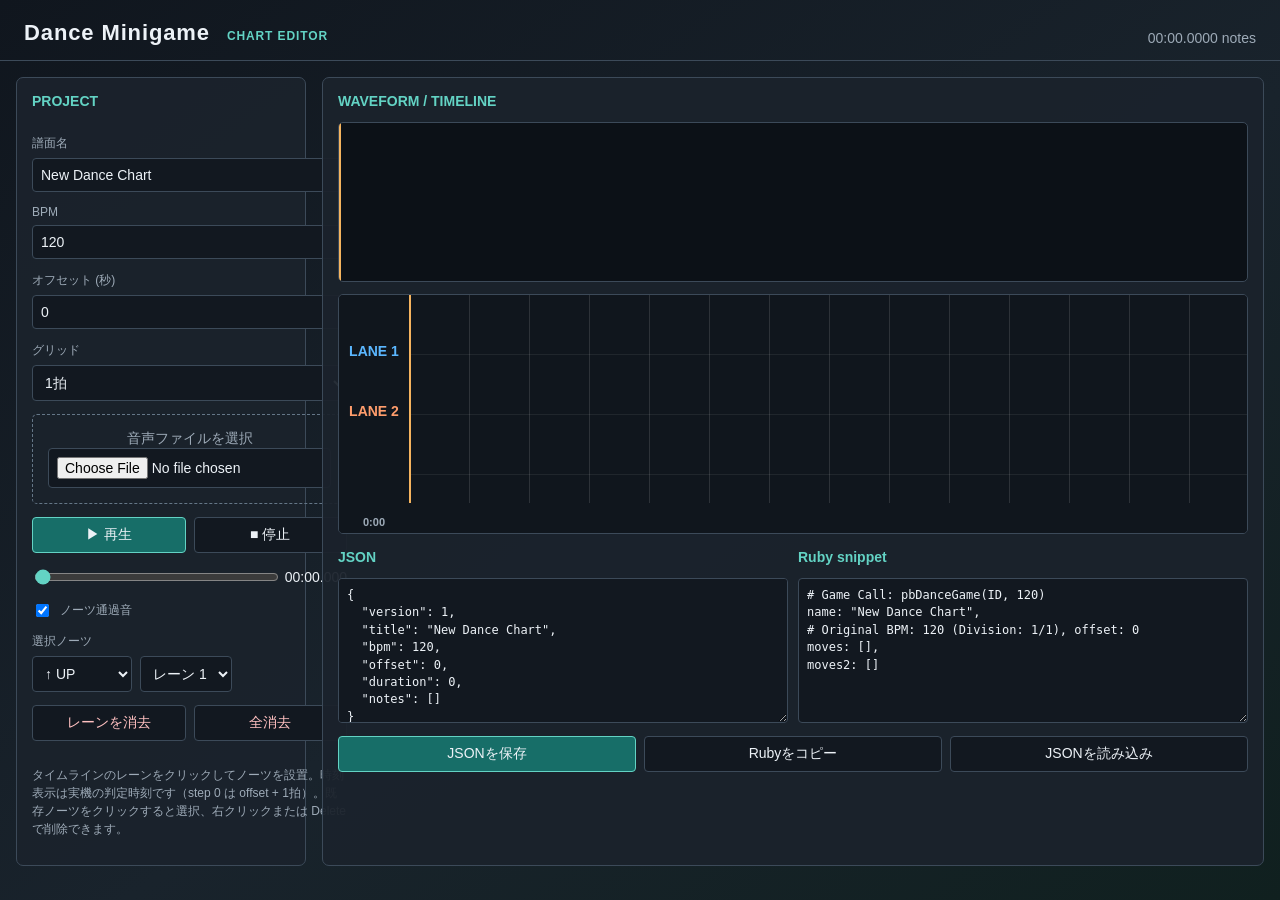
==== chart-editor.html @ a903f1b2 "Add files via upload" ====
<!doctype html>
<html lang="ja">
<head>
<meta charset="utf-8">
<meta name="viewport" content="width=device-width, initial-scale=1">
<title>Dance Minigame Chart Editor</title>
<style>
:root{--bg:#11151b;--panel:#1b222c;--panel2:#232d39;--line:#3c4a59;--text:#edf2f7;--muted:#9eabb8;--accent:#63d3c4;--accent2:#f5b45f;--danger:#f27777;--lane1:#5bb7ff;--lane2:#ff9d6c}
*{box-sizing:border-box}body{margin:0;background:linear-gradient(145deg,#10161e 0%,#19232c 55%,#10201f 100%);color:var(--text);font:14px "Yu Gothic",Meiryo,sans-serif;min-height:100vh}header{padding:20px 24px 14px;border-bottom:1px solid var(--line);display:flex;align-items:end;justify-content:space-between;gap:20px}h1{font-size:22px;letter-spacing:.04em;margin:0}h1 span{color:var(--accent);font-size:12px;margin-left:10px}.layout{display:grid;grid-template-columns:290px minmax(520px,1fr);gap:16px;padding:16px;max-width:1500px;margin:auto}.panel{background:rgba(27,34,44,.94);border:1px solid var(--line);border-radius:7px;padding:15px}.controls{display:grid;gap:13px}.field{display:grid;gap:6px}.field label{color:var(--muted);font-size:12px}.row{display:flex;gap:8px;align-items:center}.row>*{min-width:0}input,select,button,textarea{font:inherit;color:var(--text);background:#121820;border:1px solid var(--line);border-radius:4px;padding:8px}input:focus,select:focus,textarea:focus{outline:2px solid rgba(99,211,196,.35);border-color:var(--accent)}input[type=number]{width:100%}button{cursor:pointer;transition:.15s background,.15s border-color}button:hover{background:#2c3946;border-color:#718292}button.primary{background:#176e68;border-color:#63d3c4}button.danger{color:#ffc0c0}.hint{font-size:12px;color:var(--muted);line-height:1.5}h2{font-size:14px;margin:0 0 13px;color:var(--accent)}.transport{display:flex;gap:8px}.transport button{flex:1}.status{display:flex;justify-content:space-between;color:var(--muted);font-variant-numeric:tabular-nums}.timeline-panel{min-width:0}.wave-wrap{position:relative;background:#0c1117;border:1px solid var(--line);height:160px;border-radius:5px;overflow:hidden}.wave-wrap canvas{width:100%;height:100%;display:block}.marker{position:absolute;top:0;bottom:0;width:2px;background:var(--accent2);pointer-events:none;left:0}.chart-scroll{overflow-x:auto;margin-top:12px;border:1px solid var(--line);border-radius:5px;background:#10161d}.chart{position:relative;min-width:760px;height:238px}.grid{position:absolute;inset:0 0 30px 70px;background-image:linear-gradient(to right,rgba(255,255,255,.12) 1px,transparent 1px),linear-gradient(to bottom,transparent 59px,rgba(255,255,255,.14) 60px,transparent 61px);background-size:var(--step) 100%,100% 60px}.lane-label{position:absolute;left:0;width:70px;text-align:center;font-weight:bold}.lane-label.one{top:48px;color:var(--lane1)}.lane-label.two{top:108px;color:var(--lane2)}.lane-label.axis{bottom:5px;color:var(--muted);font-size:11px}.note{position:absolute;width:18px;height:36px;top:42px;border-radius:4px;background:var(--lane1);box-shadow:0 0 0 1px rgba(255,255,255,.4);cursor:pointer}.note.lane2{top:102px;background:var(--lane2)}.note.selected{outline:3px solid white;z-index:2}.note::after{content:attr(data-dir);display:block;text-align:center;color:#10202b;font-weight:bold;line-height:36px}.playhead{position:absolute;top:0;bottom:30px;width:2px;background:var(--accent2);z-index:3;pointer-events:none}.output{margin-top:15px;display:grid;grid-template-columns:1fr 1fr;gap:10px}.output textarea{width:100%;height:145px;resize:vertical;font:12px Consolas,monospace;line-height:1.45}.output .full{grid-column:1/-1}.button-row{display:flex;gap:8px;flex-wrap:wrap}.button-row button{flex:1}.drop{border:1px dashed #647687;padding:15px;text-align:center;color:var(--muted);border-radius:5px}.drop.loaded{border-color:var(--accent);color:var(--text)}@media(max-width:800px){header{padding:16px}.layout{grid-template-columns:1fr;padding:10px}.output{grid-template-columns:1fr}.output .full{grid-column:auto}}
input[type=range]{width:100%;padding:0;accent-color:var(--accent)}.seek-row{display:grid;grid-template-columns:1fr auto;gap:8px;align-items:center}.wave-wrap canvas{cursor:ew-resize}
</style>
</head>
<body>
<header><h1>Dance Minigame <span>CHART EDITOR</span></h1><div class="status"><span id="time">00:00.000</span><span id="noteCount">0 notes</span></div></header>
<main class="layout">
<section class="panel controls">
<h2>PROJECT</h2>
<div class="field"><label for="title">譜面名</label><input id="title" value="New Dance Chart"></div>
<div class="field"><label for="bpm">BPM</label><input id="bpm" type="number" min="1" max="400" step="0.1" value="120"></div>
<div class="field"><label for="offset">オフセット (秒)</label><input id="offset" type="number" step="0.001" value="0"></div>
<div class="field"><label for="division">グリッド</label><select id="division"><option value="1">1拍</option><option value="2">1/2拍</option><option value="4">1/4拍</option></select></div>
<div id="drop" class="drop">音声ファイルを選択<br><input id="audioFile" type="file" accept="audio/*"></div>
<div class="transport"><button id="play" class="primary">▶ 再生</button><button id="stop">■ 停止</button></div>
<div class="seek-row"><input id="seek" type="range" min="0" max="0" step="0.001" value="0" aria-label="音声位置"><span id="seekTime">00:00.000</span></div>
<div class="field"><label class="row"><input id="noteSound" type="checkbox" checked> ノーツ通過音</label></div>
<div class="field"><label>選択ノーツ</label><div class="row"><select id="direction"><option value="up">↑ UP</option><option value="down">↓ DOWN</option><option value="left">← LEFT</option><option value="right">→ RIGHT</option></select><select id="lane"><option value="1">レーン 1</option><option value="2">レーン 2</option></select></div></div>
<div class="button-row"><button id="clearLane" class="danger">レーンを消去</button><button id="clearAll" class="danger">全消去</button></div>
<p class="hint">タイムラインのレーンをクリックしてノーツを設置。時刻表示は実機の判定時刻です（step 0 は offset + 1拍）。既存ノーツをクリックすると選択、右クリックまたは Delete で削除できます。</p>
</section>
<section class="panel timeline-panel">
<h2>WAVEFORM / TIMELINE</h2>
<div class="wave-wrap"><canvas id="wave"></canvas><div id="waveMarker" class="marker"></div></div>
<div class="chart-scroll"><div id="chart" class="chart"><div class="grid"></div><div class="lane-label one">LANE 1</div><div class="lane-label two">LANE 2</div><div class="lane-label axis">0:00</div><div id="playhead" class="playhead"></div></div></div>
<div class="output">
<div><h2>JSON</h2><textarea id="jsonOutput" spellcheck="false" readonly></textarea></div>
<div><h2>Ruby snippet</h2><textarea id="rubyOutput" spellcheck="false" readonly></textarea></div>
<div class="full button-row"><button id="exportJson" class="primary">JSONを保存</button><button id="copyRuby">Rubyをコピー</button><button id="loadJson">JSONを読み込み</button><input id="jsonFile" type="file" accept="application/json" hidden></div>
</div>
</section>
</main>
<script>
(() => {
  const $ = id => document.getElementById(id);
  const state = { notes: [], duration: 0, audioUrl: null, selected: null, playing: false, lastAudioTime: 0 };
  const audio = new Audio();
  let soundContext;
  const wave = $('wave'), ctx = wave.getContext('2d');
  const chart = $('chart'), grid = chart.querySelector('.grid');
  const arrows = {up:'↑', down:'↓', left:'←', right:'→'};

  function stepSeconds(){ return 60 / Math.max(1, Number($('bpm').value) || 120) / Number($('division').value); }
  function stepWidth(){ return Math.max(24, 60 / Number($('division').value)); }
  function formatTime(seconds){ seconds = Math.max(0, seconds || 0); return `${String(Math.floor(seconds / 60)).padStart(2,'0')}:${(seconds % 60).toFixed(3).padStart(6,'0')}`; }
  function noteAt(step, lane){ return state.notes.findIndex(n => n.step === step && n.lane === lane); }
  function renderChart(){
    const width = Math.max(760, 70 + Math.ceil((state.duration || 60) / stepSeconds()) * stepWidth() + 30);
    chart.style.width = `${width}px`; grid.style.setProperty('--step', `${stepWidth()}px`);
    chart.querySelectorAll('.note').forEach(n => n.remove());
    state.notes.forEach((note, index) => {
      const el = document.createElement('div'); el.className = `note${note.lane === 2 ? ' lane2' : ''}${state.selected === index ? ' selected' : ''}`;
      el.style.left = `${70 + note.step * stepWidth() - 9}px`; el.dataset.dir = arrows[note.direction]; el.title = `${note.direction}, lane ${note.lane}, ${formatTime(noteTime(note.step))}`;
      el.onclick = event => { event.stopPropagation(); state.selected = index; $('direction').value = note.direction; $('lane').value = note.lane; renderChart(); updateOutputs(); };
      el.oncontextmenu = event => { event.preventDefault(); state.notes.splice(index, 1); state.selected = null; renderChart(); updateOutputs(); };
      chart.appendChild(el);
    });
    $('noteCount').textContent = `${state.notes.length} notes`;
  }
  function addFromPointer(event){
    if(event.target.closest('.note')) return;
    const rect = chart.getBoundingClientRect(); const x = event.clientX - rect.left - 70;
    if(x < 0) return;
    const step = Math.max(0, Math.round(x / stepWidth()));
    const lane = event.clientY - rect.top < 102 ? 1 : 2;
    const index = noteAt(step, lane);
    if(index >= 0){ state.notes.splice(index,1); state.selected = null; } else { state.notes.push({step, lane, direction: $('direction').value}); state.notes.sort((a,b) => a.step-b.step || a.lane-b.lane); }
    renderChart(); updateOutputs();
  }
  function noteTime(step){ return (step + 1) * stepSeconds() + (Number($('offset').value) || 0); }
  function updateOutputs(){
    const data = {version:1, title:$('title').value, bpm:Number($('bpm').value), offset:Number($('offset').value), duration:state.duration, notes:state.notes};
    $('jsonOutput').value = JSON.stringify(data, null, 2);
    
    const max = state.notes.reduce((m,n) => Math.max(m,n.step), -1); 
    const left = Array(max+1).fill(':rest'), right = Array(max+1).fill(':rest');
    state.notes.forEach(n => (n.lane === 1 ? left : right)[n.step] = `:${n.direction}`);
    
    // グリッド分割数を考慮したゲーム呼出用BPM
    const div = Number($('division').value) || 1;
    const gameBpm = data.bpm * div;

    $('rubyOutput').value = `# Game Call: pbDanceGame(ID, ${gameBpm})\nname: ${JSON.stringify(data.title)},\n# Original BPM: ${data.bpm} (Division: 1/${div}), offset: ${data.offset}\nmoves: [${left.join(', ')}],\nmoves2: [${right.join(', ')}]`;
  }
  function playNoteSound(note){
  if (!$('noteSound').checked) return;
  soundContext ||= new AudioContext();
  const now = soundContext.currentTime;
  const oscillator = soundContext.createOscillator();
  const gain = soundContext.createGain();
  
  // 各方向の基本ピッチ
  const frequencies = {up: 660, down: 440, left: 550, right: 770};
  const baseFreq = frequencies[note.direction] || 550;

  // 波形を三角波（triangle）または正弦波（sine）にするとマイルドな打撃音になります
  oscillator.type = 'triangle';

  // 【アタック感の追加】一瞬だけ高い周波数から急降下させる ("タ"のアタック)
  oscillator.frequency.setValueAtTime(baseFreq * 2.5, now);
  oscillator.frequency.exponentialRampToValueAtTime(baseFreq, now + 0.012);

  // 【音量エンベロープ】即座に立ち上がり、素早く減衰させる ("ン"の余韻)
  gain.gain.setValueAtTime(0.0001, now);
  gain.gain.linearRampToValueAtTime(0.3, now + 0.003); // 立ち上がり
  gain.gain.exponentialRampToValueAtTime(0.0001, now + 0.06); // 素早い減衰

  oscillator.connect(gain).connect(soundContext.destination);
  oscillator.start(now);
  oscillator.stop(now + 0.065);
}
  function playNotesBetween(previousTime, currentTime){
    const offset = Number($('offset').value) || 0;
    if (currentTime < previousTime) previousTime = -Infinity;
    state.notes.forEach(note => {
      const hitTime = (note.step + 1) * stepSeconds() + offset;
      if (hitTime > previousTime && hitTime <= currentTime) playNoteSound(note);
    });
  }
  function drawWave(buffer){
    const dpr = window.devicePixelRatio || 1, rect = wave.getBoundingClientRect(); wave.width = rect.width*dpr; wave.height = rect.height*dpr; ctx.setTransform(dpr,0,0,dpr,0,0); ctx.clearRect(0,0,rect.width,rect.height); ctx.strokeStyle='#63d3c4'; ctx.lineWidth=1; ctx.beginPath();
    const data = buffer.getChannelData(0), step = Math.ceil(data.length / rect.width); for(let x=0;x<rect.width;x++){ let min=1,max=-1; for(let i=0;i<step;i++){const v=data[x*step+i]||0; min=Math.min(min,v); max=Math.max(max,v)} ctx.moveTo(x, rect.height/2 + min*rect.height*.42); ctx.lineTo(x, rect.height/2 + max*rect.height*.42); } ctx.stroke();
  }
  function setMarker(time){ const ratio = state.duration ? Math.min(1,time/state.duration) : 0; $('waveMarker').style.left = `${ratio*100}%`; $('playhead').style.left = `${70 + ratio * (chart.clientWidth-100)}px`; $('time').textContent = formatTime(time); $('seekTime').textContent = formatTime(time); $('seek').value = time; }
  function seekAudio(time){
    if (!audio.src || !Number.isFinite(time)) return;
    const nextTime = Math.max(0, Math.min(state.duration || audio.duration || 0, time));
    audio.currentTime = nextTime;
    state.lastAudioTime = nextTime;
    setMarker(nextTime);
  }
  $('chart').onclick = addFromPointer;
  $('seek').oninput = event => seekAudio(Number(event.target.value));
  $('wave').onclick = event => {
    if (!state.duration) return;
    const rect = wave.getBoundingClientRect();
    seekAudio((event.clientX - rect.left) / rect.width * state.duration);
  };
  $('bpm').oninput = () => { renderChart(); updateOutputs(); };
  $('division').onchange = () => { renderChart(); updateOutputs(); };
  $('title').oninput = updateOutputs; $('offset').oninput = updateOutputs;
  $('audioFile').onchange = event => { const file=event.target.files[0]; if(!file)return; if(state.audioUrl) URL.revokeObjectURL(state.audioUrl); state.audioUrl=URL.createObjectURL(file); audio.src=state.audioUrl; $('drop').classList.add('loaded'); $('drop').firstChild.textContent=file.name+' '; const reader=new FileReader(); reader.onload=async e=>{try{const buffer=await new AudioContext().decodeAudioData(e.target.result);state.duration=buffer.duration;$('seek').max=state.duration;drawWave(buffer);renderChart();updateOutputs();}catch(err){alert('音声の解析に失敗しました。')}}; reader.readAsArrayBuffer(file); };

$('play').onclick = () => {
  if (!audio.src) { alert('先に音声ファイルを選択してください。'); return; }
  if (state.playing) {
    audio.pause();
  } else {
    soundContext ||= new AudioContext();
    soundContext.resume();
    if (audio.currentTime === 0) state.lastAudioTime = -0.001;
    audio.play();
    state.playing = true;
    $('play').textContent = '❚❚ 一時停止';
  }
};

$('stop').onclick = () => {
  audio.pause();
  audio.currentTime = 0;
  state.playing = false;
  state.lastAudioTime = 0;
  $('play').textContent = '▶ 再生';
  setMarker(0);
};

audio.ontimeupdate = () => { playNotesBetween(state.lastAudioTime, audio.currentTime); state.lastAudioTime = audio.currentTime; setMarker(audio.currentTime); };
audio.onended = () => { state.playing = false; $('play').textContent = '▶ 再生'; setMarker(0); };
audio.onpause = () => { state.playing = false; $('play').textContent = '▶ 再生'; };
  $('clearLane').onclick = () => { const lane=Number($('lane').value); state.notes=state.notes.filter(n=>n.lane!==lane);state.selected=null;renderChart();updateOutputs(); };
  $('clearAll').onclick = () => { state.notes=[];state.selected=null;renderChart();updateOutputs(); };
  document.onkeydown = event => { if(event.key==='Delete' && state.selected !== null){state.notes.splice(state.selected,1);state.selected=null;renderChart();updateOutputs();} };
  $('exportJson').onclick = () => { const blob=new Blob([$('jsonOutput').value],{type:'application/json'}), a=document.createElement('a');a.href=URL.createObjectURL(blob);a.download=($('title').value||'chart')+'.json';a.click();URL.revokeObjectURL(a.href); };
  $('copyRuby').onclick = async () => { await navigator.clipboard.writeText($('rubyOutput').value); $('copyRuby').textContent='コピーしました'; setTimeout(()=>$('copyRuby').textContent='Rubyをコピー',1200); };
  $('loadJson').onclick = () => $('jsonFile').click();
  $('jsonFile').onchange = event => { const file=event.target.files[0];if(!file)return;const reader=new FileReader();reader.onload=()=>{try{const d=JSON.parse(reader.result);$('title').value=d.title||'Loaded Chart';$('bpm').value=d.bpm||120;$('offset').value=d.offset||0;state.duration=d.duration||0;$('seek').max=state.duration;state.notes=Array.isArray(d.notes)?d.notes.filter(n=>Number.isInteger(n.step)&&[1,2].includes(n.lane)&&arrows[n.direction]):[];renderChart();updateOutputs();setMarker(0);}catch(err){alert('JSONの読み込みに失敗しました。')}};reader.readAsText(file);};
  renderChart(); updateOutputs(); setMarker(0);
})();
</script>
</body>
</html>
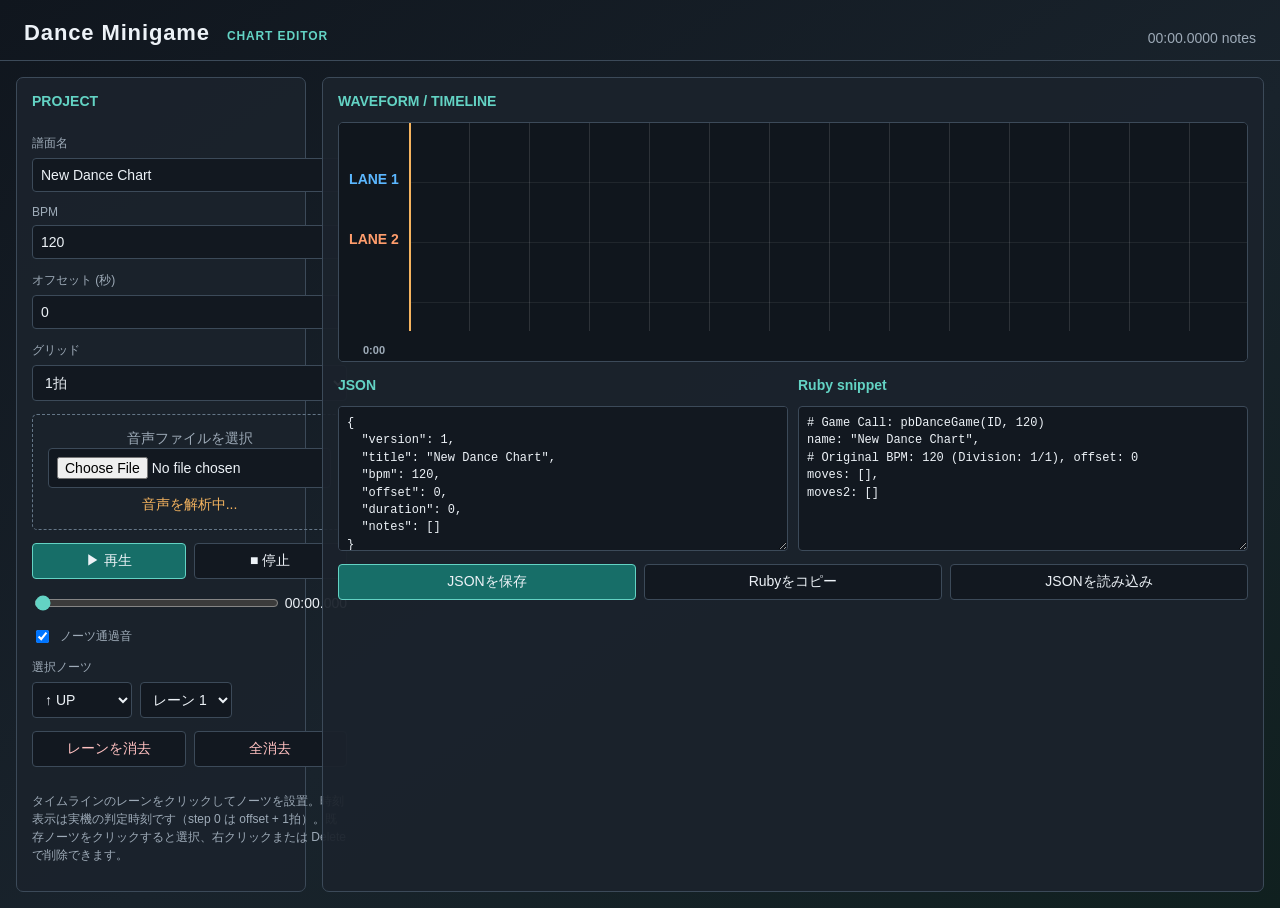
==== commit 3d3089de: "Add files via upload" ====
--- a/chart-editor.html
+++ b/chart-editor.html
@@ -8,6 +8,8 @@
 :root{--bg:#11151b;--panel:#1b222c;--panel2:#232d39;--line:#3c4a59;--text:#edf2f7;--muted:#9eabb8;--accent:#63d3c4;--accent2:#f5b45f;--danger:#f27777;--lane1:#5bb7ff;--lane2:#ff9d6c}
 *{box-sizing:border-box}body{margin:0;background:linear-gradient(145deg,#10161e 0%,#19232c 55%,#10201f 100%);color:var(--text);font:14px "Yu Gothic",Meiryo,sans-serif;min-height:100vh}header{padding:20px 24px 14px;border-bottom:1px solid var(--line);display:flex;align-items:end;justify-content:space-between;gap:20px}h1{font-size:22px;letter-spacing:.04em;margin:0}h1 span{color:var(--accent);font-size:12px;margin-left:10px}.layout{display:grid;grid-template-columns:290px minmax(520px,1fr);gap:16px;padding:16px;max-width:1500px;margin:auto}.panel{background:rgba(27,34,44,.94);border:1px solid var(--line);border-radius:7px;padding:15px}.controls{display:grid;gap:13px}.field{display:grid;gap:6px}.field label{color:var(--muted);font-size:12px}.row{display:flex;gap:8px;align-items:center}.row>*{min-width:0}input,select,button,textarea{font:inherit;color:var(--text);background:#121820;border:1px solid var(--line);border-radius:4px;padding:8px}input:focus,select:focus,textarea:focus{outline:2px solid rgba(99,211,196,.35);border-color:var(--accent)}input[type=number]{width:100%}button{cursor:pointer;transition:.15s background,.15s border-color}button:hover{background:#2c3946;border-color:#718292}button.primary{background:#176e68;border-color:#63d3c4}button.danger{color:#ffc0c0}.hint{font-size:12px;color:var(--muted);line-height:1.5}h2{font-size:14px;margin:0 0 13px;color:var(--accent)}.transport{display:flex;gap:8px}.transport button{flex:1}.status{display:flex;justify-content:space-between;color:var(--muted);font-variant-numeric:tabular-nums}.timeline-panel{min-width:0}.wave-wrap{position:relative;background:#0c1117;border:1px solid var(--line);height:160px;border-radius:5px;overflow:hidden}.wave-wrap canvas{width:100%;height:100%;display:block}.marker{position:absolute;top:0;bottom:0;width:2px;background:var(--accent2);pointer-events:none;left:0}.chart-scroll{overflow-x:auto;margin-top:12px;border:1px solid var(--line);border-radius:5px;background:#10161d}.chart{position:relative;min-width:760px;height:238px}.grid{position:absolute;inset:0 0 30px 70px;background-image:linear-gradient(to right,rgba(255,255,255,.12) 1px,transparent 1px),linear-gradient(to bottom,transparent 59px,rgba(255,255,255,.14) 60px,transparent 61px);background-size:var(--step) 100%,100% 60px}.lane-label{position:absolute;left:0;width:70px;text-align:center;font-weight:bold}.lane-label.one{top:48px;color:var(--lane1)}.lane-label.two{top:108px;color:var(--lane2)}.lane-label.axis{bottom:5px;color:var(--muted);font-size:11px}.note{position:absolute;width:18px;height:36px;top:42px;border-radius:4px;background:var(--lane1);box-shadow:0 0 0 1px rgba(255,255,255,.4);cursor:pointer}.note.lane2{top:102px;background:var(--lane2)}.note.selected{outline:3px solid white;z-index:2}.note::after{content:attr(data-dir);display:block;text-align:center;color:#10202b;font-weight:bold;line-height:36px}.playhead{position:absolute;top:0;bottom:30px;width:2px;background:var(--accent2);z-index:3;pointer-events:none}.output{margin-top:15px;display:grid;grid-template-columns:1fr 1fr;gap:10px}.output textarea{width:100%;height:145px;resize:vertical;font:12px Consolas,monospace;line-height:1.45}.output .full{grid-column:1/-1}.button-row{display:flex;gap:8px;flex-wrap:wrap}.button-row button{flex:1}.drop{border:1px dashed #647687;padding:15px;text-align:center;color:var(--muted);border-radius:5px}.drop.loaded{border-color:var(--accent);color:var(--text)}@media(max-width:800px){header{padding:16px}.layout{grid-template-columns:1fr;padding:10px}.output{grid-template-columns:1fr}.output .full{grid-column:auto}}
 input[type=range]{width:100%;padding:0;accent-color:var(--accent)}.seek-row{display:grid;grid-template-columns:1fr auto;gap:8px;align-items:center}.wave-wrap canvas{cursor:ew-resize}
+.wave-wrap{display:none}.loading{display:block;margin-top:8px;color:var(--accent2)}.chart-wave{position:absolute;left:70px;right:0;top:0;height:208px;width:calc(100% - 70px);opacity:.25;pointer-events:none;z-index:0}
+.grid,.lane-label,.note,.playhead{z-index:1}
 </style>
 </head>
 <body>
@@ -19,7 +21,7 @@
 <div class="field"><label for="bpm">BPM</label><input id="bpm" type="number" min="1" max="400" step="0.1" value="120"></div>
 <div class="field"><label for="offset">オフセット (秒)</label><input id="offset" type="number" step="0.001" value="0"></div>
 <div class="field"><label for="division">グリッド</label><select id="division"><option value="1">1拍</option><option value="2">1/2拍</option><option value="4">1/4拍</option></select></div>
-<div id="drop" class="drop">音声ファイルを選択<br><input id="audioFile" type="file" accept="audio/*"></div>
+<div id="drop" class="drop">音声ファイルを選択<br><input id="audioFile" type="file" accept="audio/*"><span id="loading" class="loading" hidden>音声を解析中...</span></div>
 <div class="transport"><button id="play" class="primary">▶ 再生</button><button id="stop">■ 停止</button></div>
 <div class="seek-row"><input id="seek" type="range" min="0" max="0" step="0.001" value="0" aria-label="音声位置"><span id="seekTime">00:00.000</span></div>
 <div class="field"><label class="row"><input id="noteSound" type="checkbox" checked> ノーツ通過音</label></div>
@@ -30,7 +32,7 @@
 <section class="panel timeline-panel">
 <h2>WAVEFORM / TIMELINE</h2>
 <div class="wave-wrap"><canvas id="wave"></canvas><div id="waveMarker" class="marker"></div></div>
-<div class="chart-scroll"><div id="chart" class="chart"><div class="grid"></div><div class="lane-label one">LANE 1</div><div class="lane-label two">LANE 2</div><div class="lane-label axis">0:00</div><div id="playhead" class="playhead"></div></div></div>
+<div class="chart-scroll"><div id="chart" class="chart"><canvas id="chartWave" class="chart-wave"></canvas><div class="grid"></div><div class="lane-label one">LANE 1</div><div class="lane-label two">LANE 2</div><div class="lane-label axis">0:00</div><div id="playhead" class="playhead"></div></div></div>
 <div class="output">
 <div><h2>JSON</h2><textarea id="jsonOutput" spellcheck="false" readonly></textarea></div>
 <div><h2>Ruby snippet</h2><textarea id="rubyOutput" spellcheck="false" readonly></textarea></div>
@@ -41,11 +43,11 @@
 <script>
 (() => {
   const $ = id => document.getElementById(id);
-  const state = { notes: [], duration: 0, audioUrl: null, selected: null, playing: false, lastAudioTime: 0 };
+  const state = { notes: [], duration: 0, audioUrl: null, waveform: null, selected: null, playing: false, lastAudioTime: 0 };
   const audio = new Audio();
   let soundContext;
   const wave = $('wave'), ctx = wave.getContext('2d');
-  const chart = $('chart'), grid = chart.querySelector('.grid');
+  const chart = $('chart'), grid = chart.querySelector('.grid'), chartWave = $('chartWave'), chartWaveCtx = chartWave.getContext('2d');
   const arrows = {up:'↑', down:'↓', left:'←', right:'→'};
 
   function stepSeconds(){ return 60 / Math.max(1, Number($('bpm').value) || 120) / Number($('division').value); }
@@ -59,11 +61,12 @@
     state.notes.forEach((note, index) => {
       const el = document.createElement('div'); el.className = `note${note.lane === 2 ? ' lane2' : ''}${state.selected === index ? ' selected' : ''}`;
       el.style.left = `${70 + note.step * stepWidth() - 9}px`; el.dataset.dir = arrows[note.direction]; el.title = `${note.direction}, lane ${note.lane}, ${formatTime(noteTime(note.step))}`;
-      el.onclick = event => { event.stopPropagation(); state.selected = index; $('direction').value = note.direction; $('lane').value = note.lane; renderChart(); updateOutputs(); };
+      el.onclick = event => { event.stopPropagation(); const directions = ['up','down','left','right']; note.direction = directions[(directions.indexOf(note.direction) + 1) % directions.length]; state.selected = index; renderChart(); updateOutputs(); };
       el.oncontextmenu = event => { event.preventDefault(); state.notes.splice(index, 1); state.selected = null; renderChart(); updateOutputs(); };
       chart.appendChild(el);
     });
     $('noteCount').textContent = `${state.notes.length} notes`;
+    drawChartWave();
   }
   function addFromPointer(event){
     if(event.target.closest('.note')) return;
@@ -125,9 +128,38 @@
       if (hitTime > previousTime && hitTime <= currentTime) playNoteSound(note);
     });
   }
-  function drawWave(buffer){
-    const dpr = window.devicePixelRatio || 1, rect = wave.getBoundingClientRect(); wave.width = rect.width*dpr; wave.height = rect.height*dpr; ctx.setTransform(dpr,0,0,dpr,0,0); ctx.clearRect(0,0,rect.width,rect.height); ctx.strokeStyle='#63d3c4'; ctx.lineWidth=1; ctx.beginPath();
-    const data = buffer.getChannelData(0), step = Math.ceil(data.length / rect.width); for(let x=0;x<rect.width;x++){ let min=1,max=-1; for(let i=0;i<step;i++){const v=data[x*step+i]||0; min=Math.min(min,v); max=Math.max(max,v)} ctx.moveTo(x, rect.height/2 + min*rect.height*.42); ctx.lineTo(x, rect.height/2 + max*rect.height*.42); } ctx.stroke();
+  function syncPlayback(){
+    if (!state.playing) return;
+    const currentTime = audio.currentTime;
+    playNotesBetween(state.lastAudioTime, currentTime);
+    state.lastAudioTime = currentTime;
+    setMarker(currentTime);
+    requestAnimationFrame(syncPlayback);
+  }
+  async function buildWaveform(buffer){
+    const data = buffer.getChannelData(0), count = Math.min(4096, data.length), bucket = Math.max(1, Math.ceil(data.length / count));
+    const peaks = [];
+    for (let start=0; start<data.length; start+=bucket) {
+      const end = Math.min(start + bucket, data.length), stride = Math.max(1, Math.floor((end-start) / 32));
+      let min=1, max=-1;
+      for (let i=start; i<end; i+=stride) { min=Math.min(min,data[i]); max=Math.max(max,data[i]); }
+      peaks.push([min,max]);
+      if (start > 0 && start % 262144 < bucket) await new Promise(resolve => setTimeout(resolve, 0));
+    }
+    state.waveform = peaks;
+  }
+  function drawPeaks(context, width, height){
+    context.clearRect(0,0,width,height);
+    if (!state.waveform) return;
+    context.strokeStyle='#63d3c4'; context.lineWidth=1; context.beginPath();
+    for(let x=0;x<width;x++){const peak=state.waveform[Math.min(state.waveform.length-1,Math.floor(x/width*state.waveform.length))];context.moveTo(x,height/2+peak[0]*height*.42);context.lineTo(x,height/2+peak[1]*height*.42)}
+    context.stroke();
+  }
+  function drawWave(){
+    const dpr=window.devicePixelRatio||1, rect=wave.getBoundingClientRect(); wave.width=rect.width*dpr; wave.height=rect.height*dpr; ctx.setTransform(dpr,0,0,dpr,0,0); drawPeaks(ctx,rect.width,rect.height);
+  }
+  function drawChartWave(){
+    const width=Math.max(1,Math.min(12000,chart.clientWidth-70)), height=208, dpr=window.devicePixelRatio||1; chartWave.width=width*dpr; chartWave.height=height*dpr; chartWaveCtx.setTransform(dpr,0,0,dpr,0,0); drawPeaks(chartWaveCtx,width,height);
   }
   function setMarker(time){ const ratio = state.duration ? Math.min(1,time/state.duration) : 0; $('waveMarker').style.left = `${ratio*100}%`; $('playhead').style.left = `${70 + ratio * (chart.clientWidth-100)}px`; $('time').textContent = formatTime(time); $('seekTime').textContent = formatTime(time); $('seek').value = time; }
   function seekAudio(time){
@@ -147,7 +179,7 @@
   $('bpm').oninput = () => { renderChart(); updateOutputs(); };
   $('division').onchange = () => { renderChart(); updateOutputs(); };
   $('title').oninput = updateOutputs; $('offset').oninput = updateOutputs;
-  $('audioFile').onchange = event => { const file=event.target.files[0]; if(!file)return; if(state.audioUrl) URL.revokeObjectURL(state.audioUrl); state.audioUrl=URL.createObjectURL(file); audio.src=state.audioUrl; $('drop').classList.add('loaded'); $('drop').firstChild.textContent=file.name+' '; const reader=new FileReader(); reader.onload=async e=>{try{const buffer=await new AudioContext().decodeAudioData(e.target.result);state.duration=buffer.duration;$('seek').max=state.duration;drawWave(buffer);renderChart();updateOutputs();}catch(err){alert('音声の解析に失敗しました。')}}; reader.readAsArrayBuffer(file); };
+  $('audioFile').onchange = event => { const file=event.target.files[0]; if(!file)return; const loading=$('loading'); loading.hidden=false; loading.textContent='音声を解析中...'; event.target.disabled=true; if(state.audioUrl) URL.revokeObjectURL(state.audioUrl); state.audioUrl=URL.createObjectURL(file); audio.src=state.audioUrl; $('drop').classList.add('loaded'); $('drop').firstChild.textContent=file.name+' '; const reader=new FileReader(); reader.onload=async e=>{try{const buffer=await new AudioContext().decodeAudioData(e.target.result);state.duration=buffer.duration;await buildWaveform(buffer);$('seek').max=state.duration;drawWave();renderChart();updateOutputs();loading.textContent='読み込み完了';}catch(err){loading.textContent='読み込みに失敗しました';alert('音声の解析に失敗しました。')}finally{event.target.disabled=false;}}; reader.readAsArrayBuffer(file); };
 
 $('play').onclick = () => {
   if (!audio.src) { alert('先に音声ファイルを選択してください。'); return; }
@@ -160,6 +192,7 @@
     audio.play();
     state.playing = true;
     $('play').textContent = '❚❚ 一時停止';
+    requestAnimationFrame(syncPlayback);
   }
 };
 
@@ -172,7 +205,7 @@
   setMarker(0);
 };
 
-audio.ontimeupdate = () => { playNotesBetween(state.lastAudioTime, audio.currentTime); state.lastAudioTime = audio.currentTime; setMarker(audio.currentTime); };
+audio.ontimeupdate = () => { if (!state.playing) setMarker(audio.currentTime); };
 audio.onended = () => { state.playing = false; $('play').textContent = '▶ 再生'; setMarker(0); };
 audio.onpause = () => { state.playing = false; $('play').textContent = '▶ 再生'; };
   $('clearLane').onclick = () => { const lane=Number($('lane').value); state.notes=state.notes.filter(n=>n.lane!==lane);state.selected=null;renderChart();updateOutputs(); };
